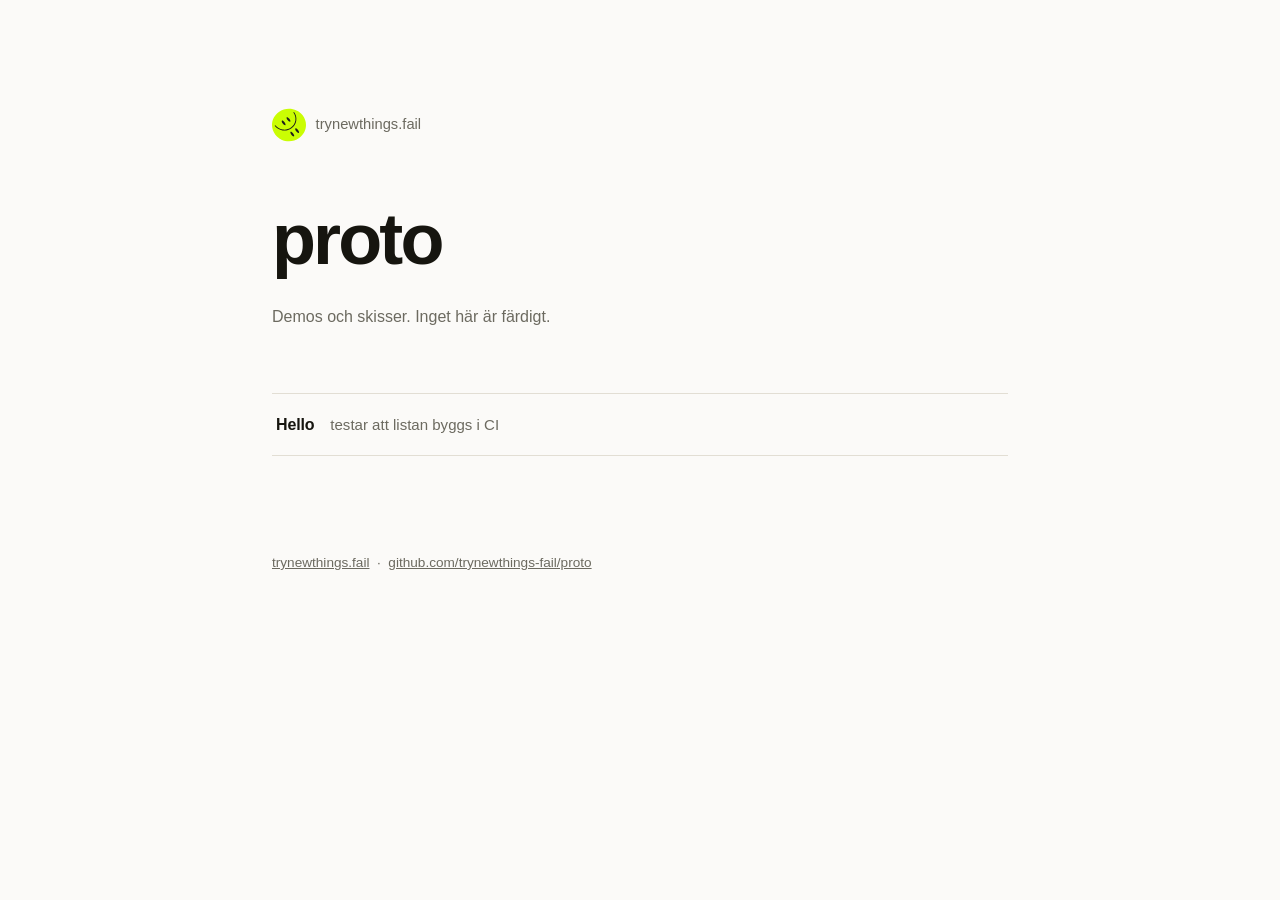
==== index.html @ c4fc9b17 "Bygg om demolistan" ====
<!doctype html>
<html lang="sv">
<head>
<meta charset="utf-8">
<meta name="viewport" content="width=device-width, initial-scale=1">
<title>proto — trynewthings</title>
<link rel="icon" href="logo.svg" type="image/svg+xml">
<style>
  :root {
    color-scheme: light dark;
    --bg: #fbfaf8;
    --fg: #16150f;
    --muted: #6c6a60;
    --line: #e2ded4;
    --accent: #b4451f;
  }
  @media (prefers-color-scheme: dark) {
    :root {
      --bg: #121210;
      --fg: #eceae2;
      --muted: #8f8d84;
      --line: #2b2a26;
      --accent: #e5824f;
    }
  }
  * { box-sizing: border-box; }
  .brand {
    display: inline-flex;
    align-items: center;
    gap: 0.6rem;
    margin-bottom: 2.5rem;
    color: var(--muted);
    text-decoration: none;
    font-size: 0.92rem;
  }
  .brand img { width: 34px; height: 34px; display: block; }
  .brand:hover { color: var(--fg); }
  body {
    margin: 0;
    padding: 12vh 24px 20vh;
    background: var(--bg);
    color: var(--fg);
    font: 16px/1.6 ui-sans-serif, -apple-system, "Segoe UI", Helvetica, Arial, sans-serif;
    -webkit-font-smoothing: antialiased;
  }
  main { max-width: 46rem; margin: 0 auto; }
  h1 {
    margin: 0;
    font-size: clamp(2.5rem, 9vw, 4.5rem);
    letter-spacing: -0.04em;
    font-weight: 640;
  }
  .sub { margin: 0.4rem 0 0; color: var(--muted); }
  ul { list-style: none; margin: 4rem 0 0; padding: 0; border-top: 1px solid var(--line); }
  li { border-bottom: 1px solid var(--line); }
  a.demo {
    display: flex;
    flex-wrap: wrap;
    gap: 0.25rem 1rem;
    align-items: baseline;
    padding: 1.1rem 0.25rem;
    color: inherit;
    text-decoration: none;
  }
  a.demo:hover { color: var(--accent); }
  a.demo .name { font-weight: 600; letter-spacing: -0.01em; }
  a.demo .desc { color: var(--muted); font-size: 0.94rem; }
  a.demo:hover .desc { color: inherit; }
  .empty {
    margin: 4rem 0 0;
    padding: 2rem;
    border: 1px dashed var(--line);
    border-radius: 6px;
    color: var(--muted);
  }
  .empty code {
    font: 0.9em/1.5 ui-monospace, SFMono-Regular, Menlo, monospace;
    color: var(--fg);
  }
  footer { margin-top: 6rem; color: var(--muted); font-size: 0.85rem; }
  footer a { color: inherit; }
</style>
</head>
<body>
<main>
  <a class="brand" href="https://trynewthings.fail">
    <img src="logo.svg" alt="try new things" width="34" height="34">
    <span>trynewthings.fail</span>
  </a>

  <h1>proto</h1>
  <p class="sub">Demos och skisser. Inget här är färdigt.</p>

  <!-- demos:start -->
  <ul>
    <li><a class="demo" href="hello/"><span class="name">Hello</span><span class="desc">testar att listan byggs i CI</span></a></li>
  </ul>
  <!-- demos:end -->

  <footer>
    <a href="https://trynewthings.fail">trynewthings.fail</a> &nbsp;·&nbsp;
    <a href="https://github.com/trynewthings-fail/proto">github.com/trynewthings-fail/proto</a>
  </footer>
</main>
</body>
</html>
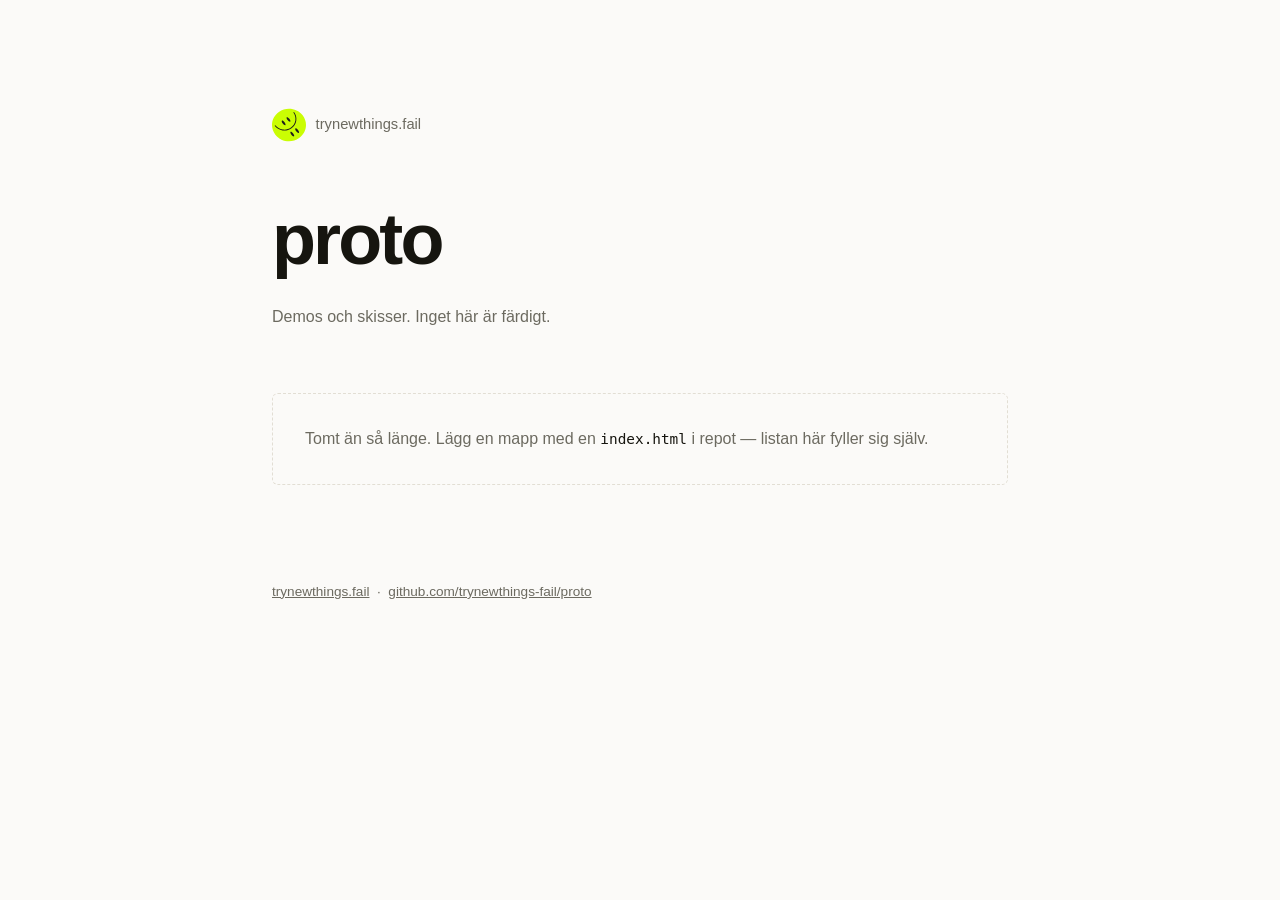
==== commit dcb8a6e0: "Ta bort testdemon" ====
--- a/index.html
+++ b/index.html
@@ -92,9 +92,9 @@
   <p class="sub">Demos och skisser. Inget här är färdigt.</p>
 
   <!-- demos:start -->
-  <ul>
-    <li><a class="demo" href="hello/"><span class="name">Hello</span><span class="desc">testar att listan byggs i CI</span></a></li>
-  </ul>
+  <div class="empty">
+    Tomt än så länge. Lägg en mapp med en <code>index.html</code> i repot — listan här fyller sig själv.
+  </div>
   <!-- demos:end -->
 
   <footer>
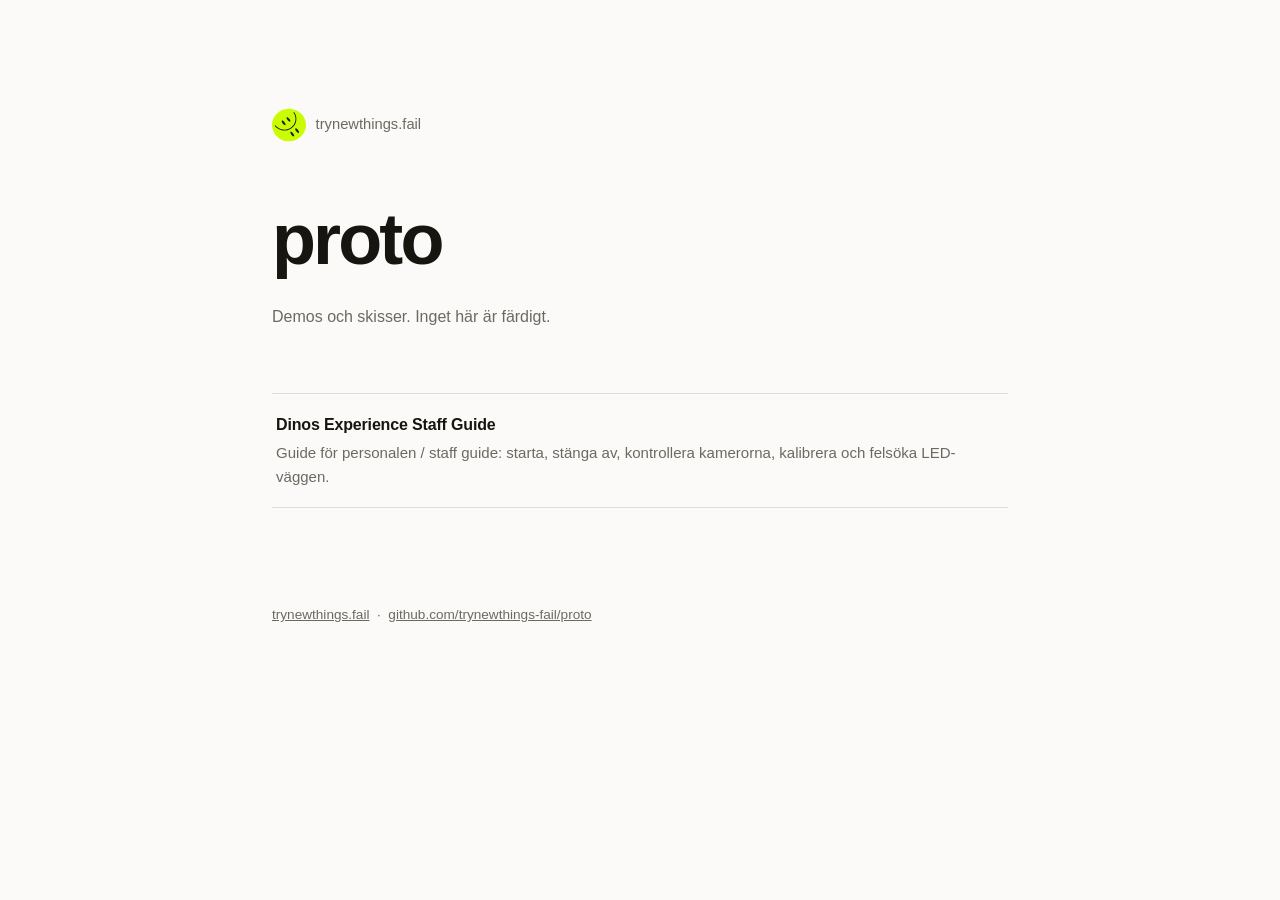
==== commit 4de09ef0: "Dinos Experience: guide för personalen / staff guide (svenska + engelska, fungerar offline)" ====
--- a/index.html
+++ b/index.html
@@ -92,9 +92,9 @@
   <p class="sub">Demos och skisser. Inget här är färdigt.</p>
 
   <!-- demos:start -->
-  <div class="empty">
-    Tomt än så länge. Lägg en mapp med en <code>index.html</code> i repot — listan här fyller sig själv.
-  </div>
+  <ul>
+    <li><a class="demo" href="dinos-guide/"><span class="name">Dinos Experience Staff Guide</span><span class="desc">Guide för personalen / staff guide: starta, stänga av, kontrollera kamerorna, kalibrera och felsöka LED-väggen.</span></a></li>
+  </ul>
   <!-- demos:end -->
 
   <footer>
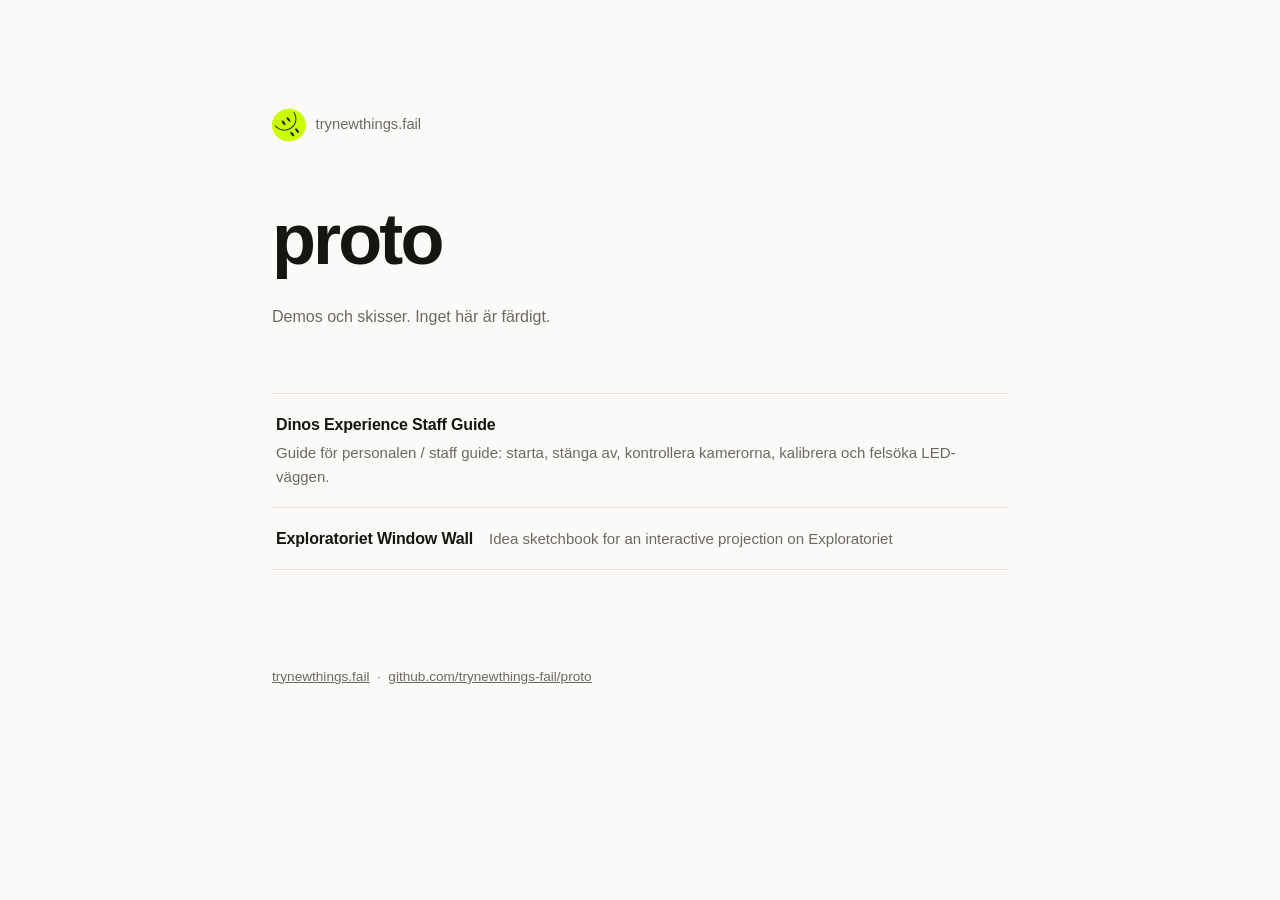
==== commit d35a8473: "Window Wall: idea sketchbook for the Exploratoriet façade 3D sketch of Exploratoriet's 6×2 window pr" ====
--- a/index.html
+++ b/index.html
@@ -94,6 +94,7 @@
   <!-- demos:start -->
   <ul>
     <li><a class="demo" href="dinos-guide/"><span class="name">Dinos Experience Staff Guide</span><span class="desc">Guide för personalen / staff guide: starta, stänga av, kontrollera kamerorna, kalibrera och felsöka LED-väggen.</span></a></li>
+    <li><a class="demo" href="window-wall/"><span class="name">Exploratoriet Window Wall</span><span class="desc">Idea sketchbook for an interactive projection on Exploratoriet</span></a></li>
   </ul>
   <!-- demos:end -->
 
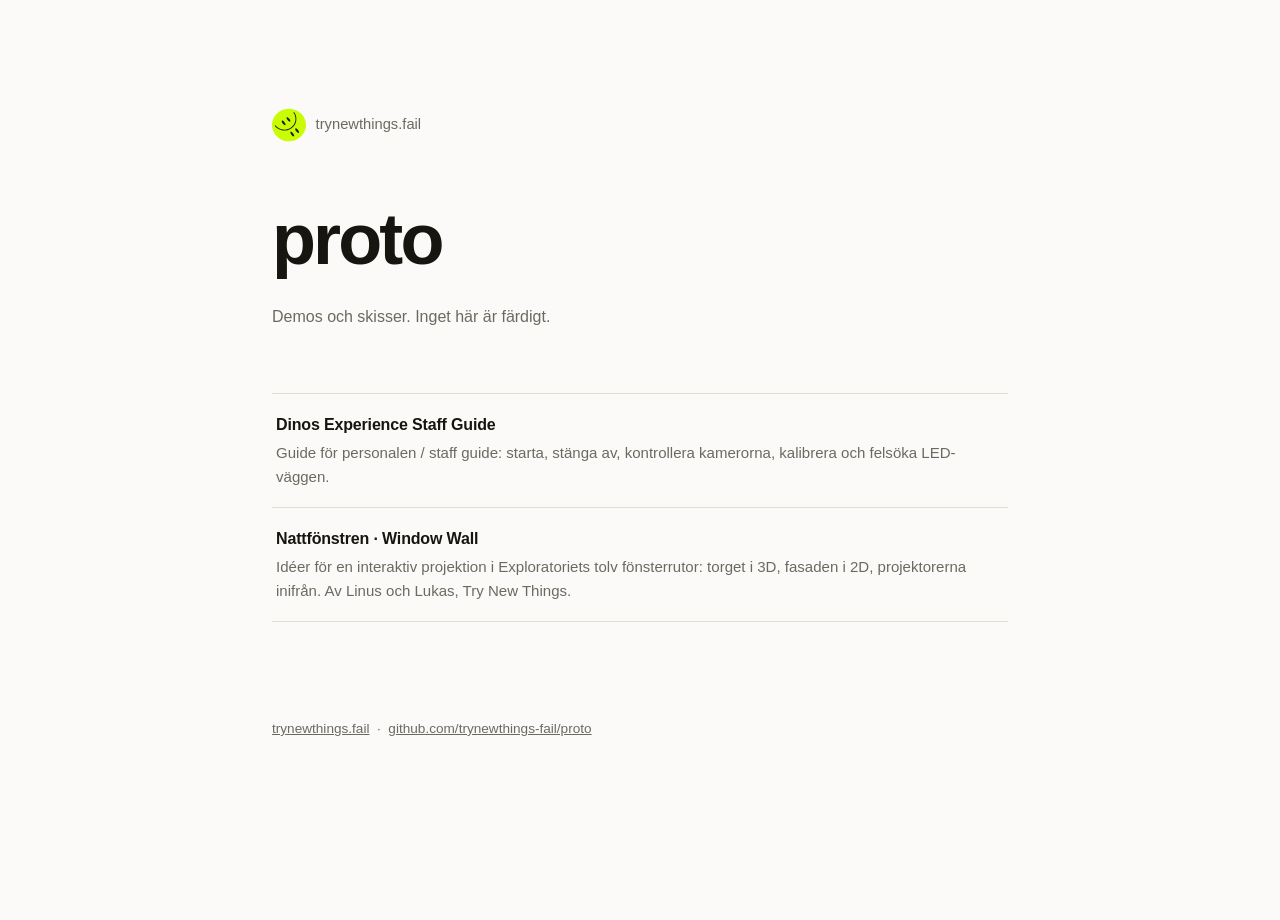
==== commit 1f60ce7b: "Window Wall + Nattfönstren: merge the two sketches into one site Linus's Nattfönstren and Lukas's Wi" ====
--- a/index.html
+++ b/index.html
@@ -94,7 +94,7 @@
   <!-- demos:start -->
   <ul>
     <li><a class="demo" href="dinos-guide/"><span class="name">Dinos Experience Staff Guide</span><span class="desc">Guide för personalen / staff guide: starta, stänga av, kontrollera kamerorna, kalibrera och felsöka LED-väggen.</span></a></li>
-    <li><a class="demo" href="window-wall/"><span class="name">Exploratoriet Window Wall</span><span class="desc">Idea sketchbook for an interactive projection on Exploratoriet</span></a></li>
+    <li><a class="demo" href="window-wall/"><span class="name">Nattfönstren · Window Wall</span><span class="desc">Idéer för en interaktiv projektion i Exploratoriets tolv fönsterrutor: torget i 3D, fasaden i 2D, projektorerna inifrån. Av Linus och Lukas, Try New Things.</span></a></li>
   </ul>
   <!-- demos:end -->
 
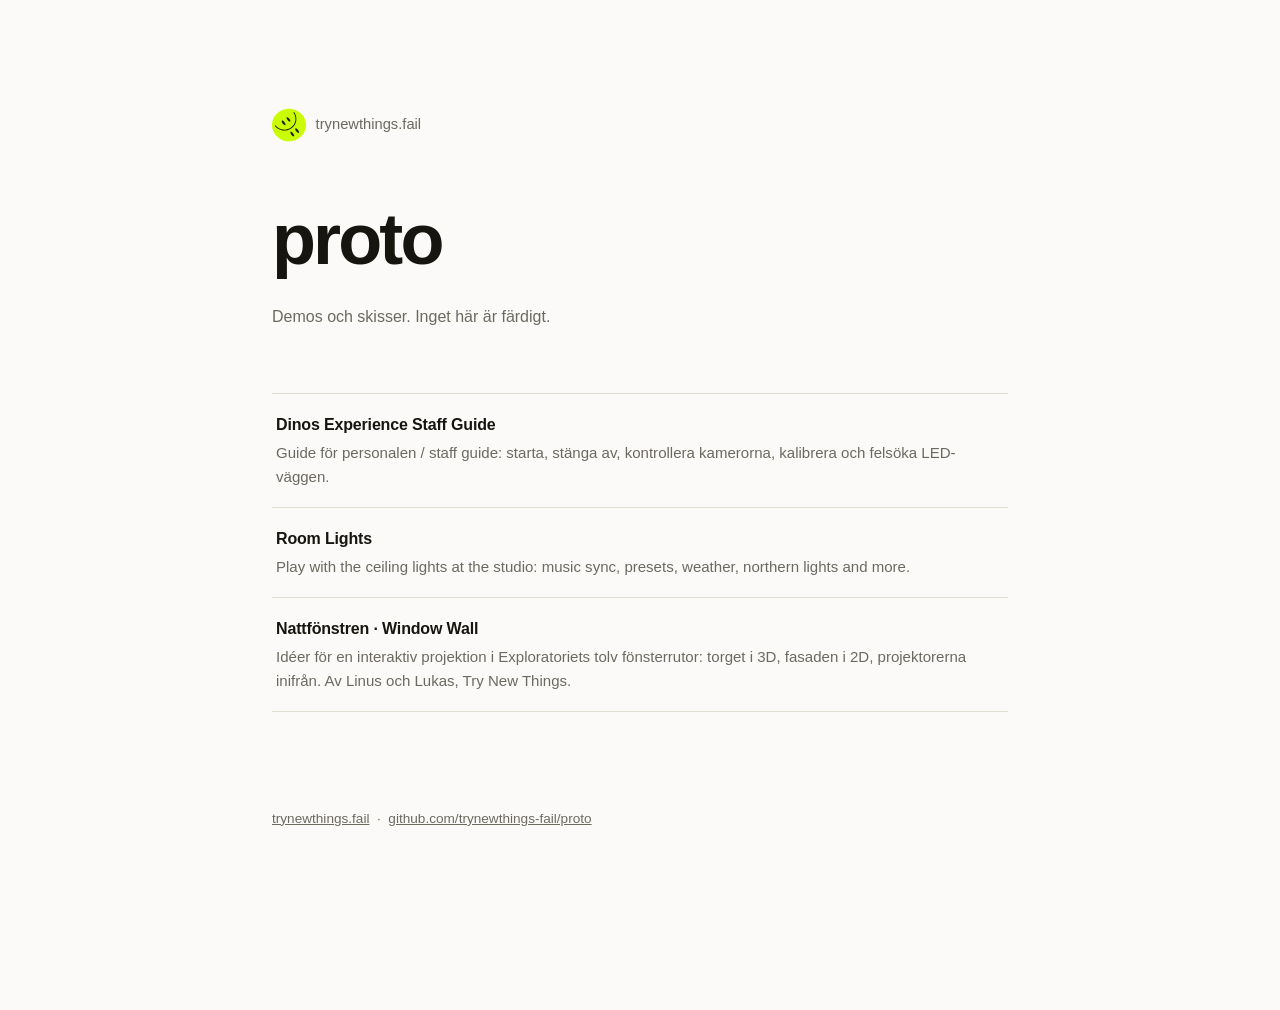
==== commit 3ede3108: "Bygg om demolistan" ====
--- a/index.html
+++ b/index.html
@@ -94,6 +94,7 @@
   <!-- demos:start -->
   <ul>
     <li><a class="demo" href="dinos-guide/"><span class="name">Dinos Experience Staff Guide</span><span class="desc">Guide för personalen / staff guide: starta, stänga av, kontrollera kamerorna, kalibrera och felsöka LED-väggen.</span></a></li>
+    <li><a class="demo" href="lights/"><span class="name">Room Lights</span><span class="desc">Play with the ceiling lights at the studio: music sync, presets, weather, northern lights and more.</span></a></li>
     <li><a class="demo" href="window-wall/"><span class="name">Nattfönstren · Window Wall</span><span class="desc">Idéer för en interaktiv projektion i Exploratoriets tolv fönsterrutor: torget i 3D, fasaden i 2D, projektorerna inifrån. Av Linus och Lukas, Try New Things.</span></a></li>
   </ul>
   <!-- demos:end -->
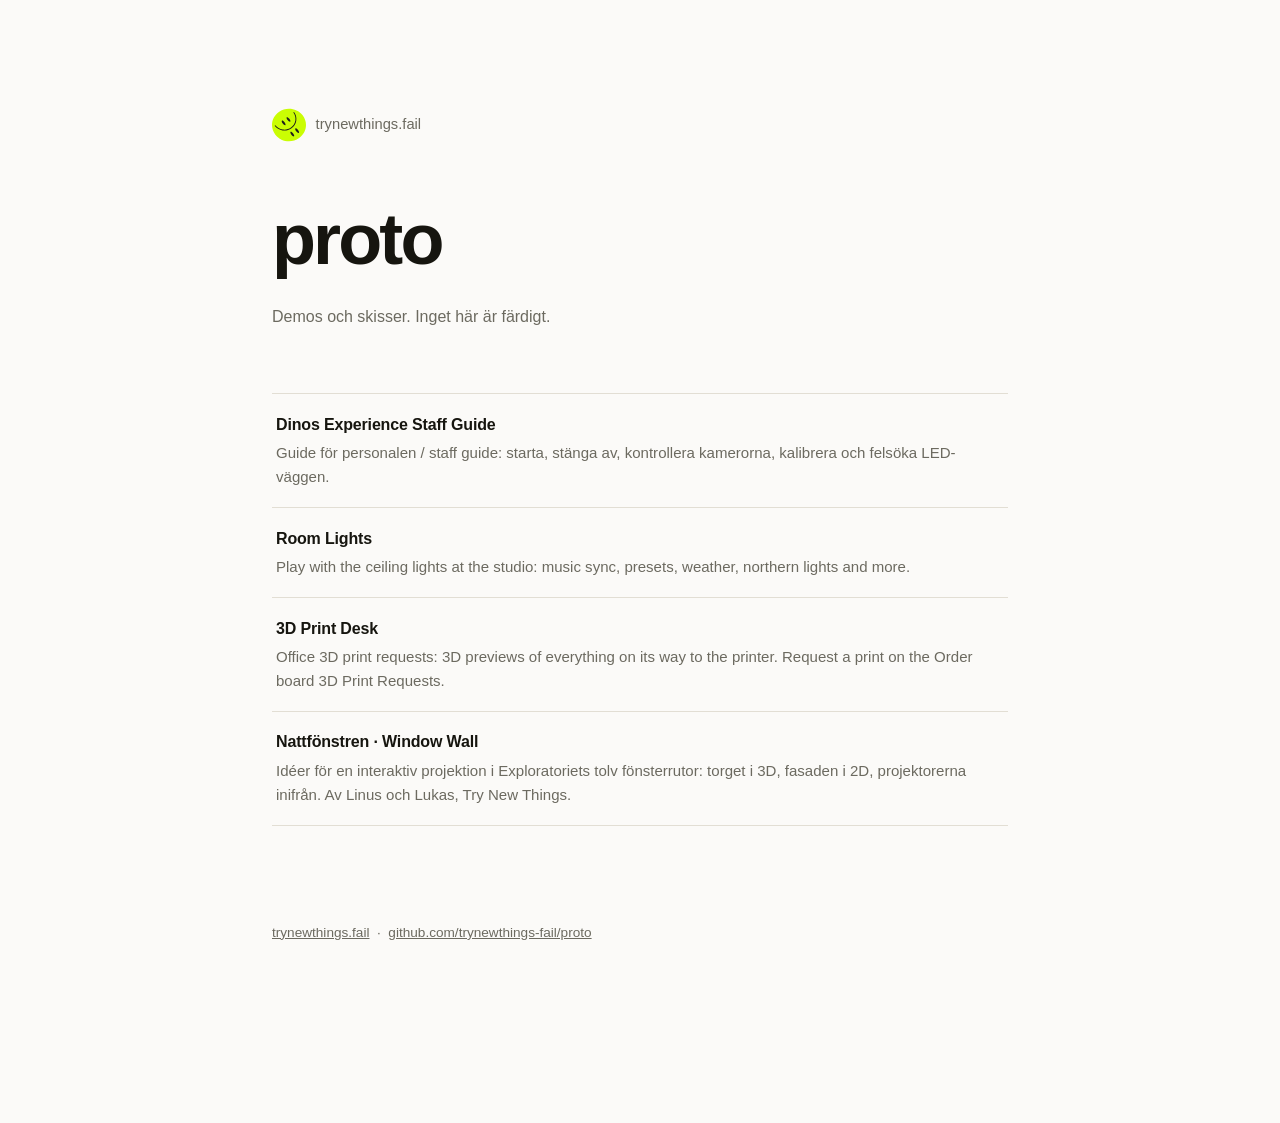
==== commit b1a9309e: "prints: iPhone 11 case with honeycomb and name inlay (printing)" ====
--- a/index.html
+++ b/index.html
@@ -95,6 +95,7 @@
   <ul>
     <li><a class="demo" href="dinos-guide/"><span class="name">Dinos Experience Staff Guide</span><span class="desc">Guide för personalen / staff guide: starta, stänga av, kontrollera kamerorna, kalibrera och felsöka LED-väggen.</span></a></li>
     <li><a class="demo" href="lights/"><span class="name">Room Lights</span><span class="desc">Play with the ceiling lights at the studio: music sync, presets, weather, northern lights and more.</span></a></li>
+    <li><a class="demo" href="prints/"><span class="name">3D Print Desk</span><span class="desc">Office 3D print requests: 3D previews of everything on its way to the printer. Request a print on the Order board 3D Print Requests.</span></a></li>
     <li><a class="demo" href="window-wall/"><span class="name">Nattfönstren · Window Wall</span><span class="desc">Idéer för en interaktiv projektion i Exploratoriets tolv fönsterrutor: torget i 3D, fasaden i 2D, projektorerna inifrån. Av Linus och Lukas, Try New Things.</span></a></li>
   </ul>
   <!-- demos:end -->
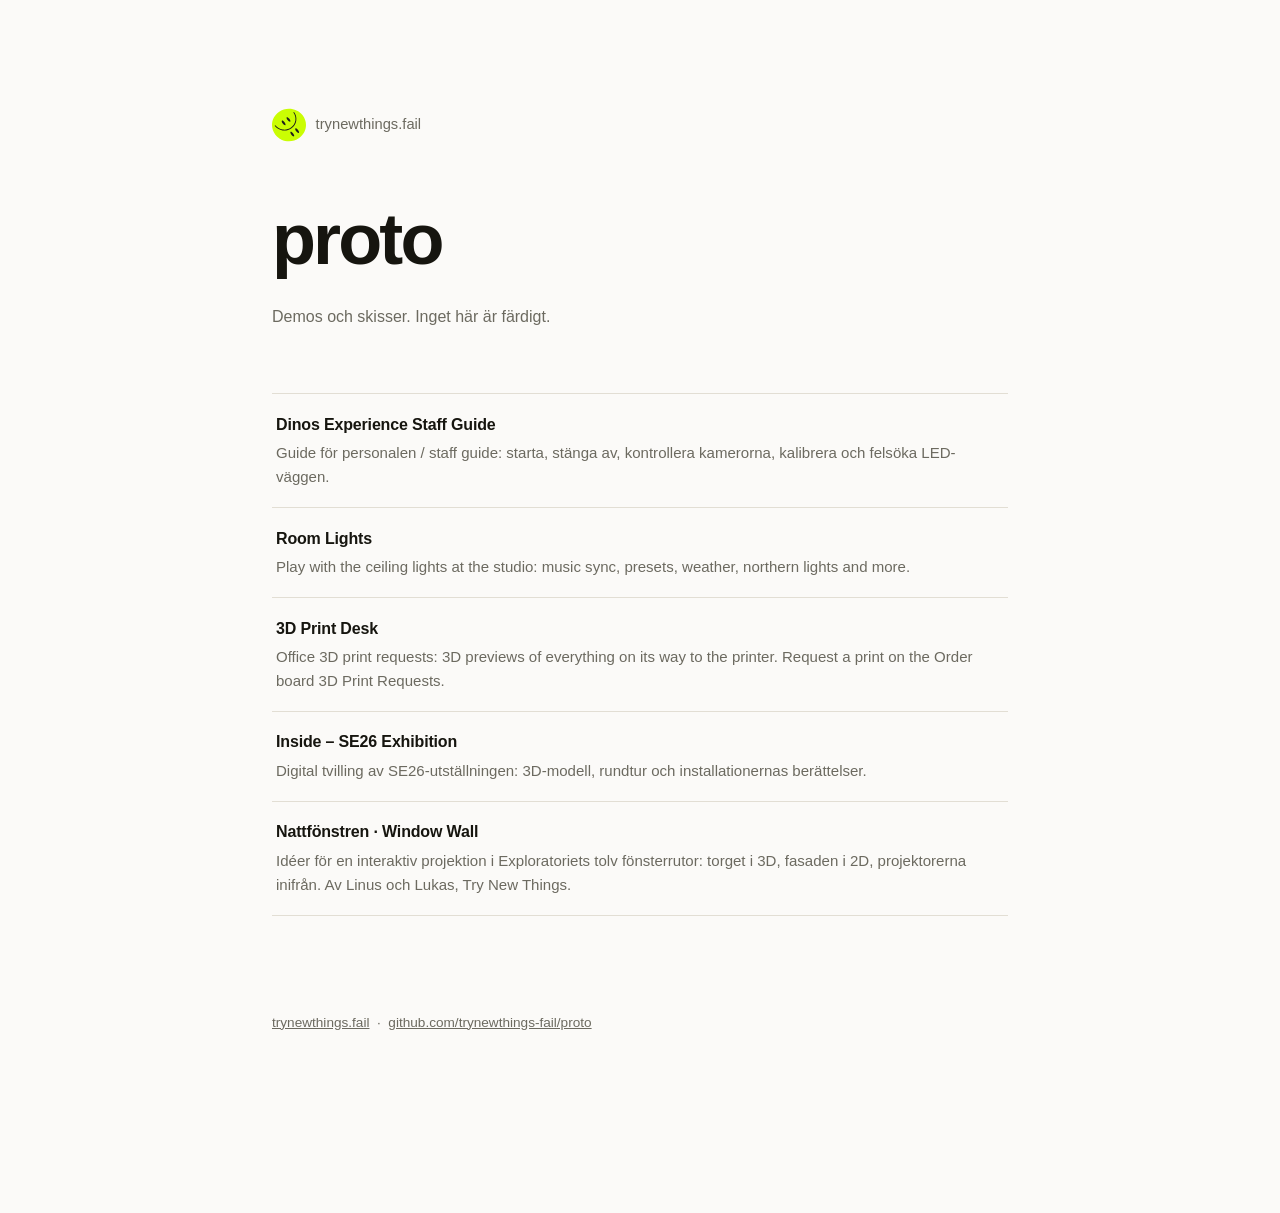
==== commit bdcc3725: "se26-twin: static copy of the SE26 digital twin (twin only, no tracker or docs) Co-Authored-By: Clau" ====
--- a/index.html
+++ b/index.html
@@ -96,6 +96,7 @@
     <li><a class="demo" href="dinos-guide/"><span class="name">Dinos Experience Staff Guide</span><span class="desc">Guide för personalen / staff guide: starta, stänga av, kontrollera kamerorna, kalibrera och felsöka LED-väggen.</span></a></li>
     <li><a class="demo" href="lights/"><span class="name">Room Lights</span><span class="desc">Play with the ceiling lights at the studio: music sync, presets, weather, northern lights and more.</span></a></li>
     <li><a class="demo" href="prints/"><span class="name">3D Print Desk</span><span class="desc">Office 3D print requests: 3D previews of everything on its way to the printer. Request a print on the Order board 3D Print Requests.</span></a></li>
+    <li><a class="demo" href="se26-twin/"><span class="name">Inside – SE26 Exhibition</span><span class="desc">Digital tvilling av SE26-utställningen: 3D-modell, rundtur och installationernas berättelser.</span></a></li>
     <li><a class="demo" href="window-wall/"><span class="name">Nattfönstren · Window Wall</span><span class="desc">Idéer för en interaktiv projektion i Exploratoriets tolv fönsterrutor: torget i 3D, fasaden i 2D, projektorerna inifrån. Av Linus och Lukas, Try New Things.</span></a></li>
   </ul>
   <!-- demos:end -->
